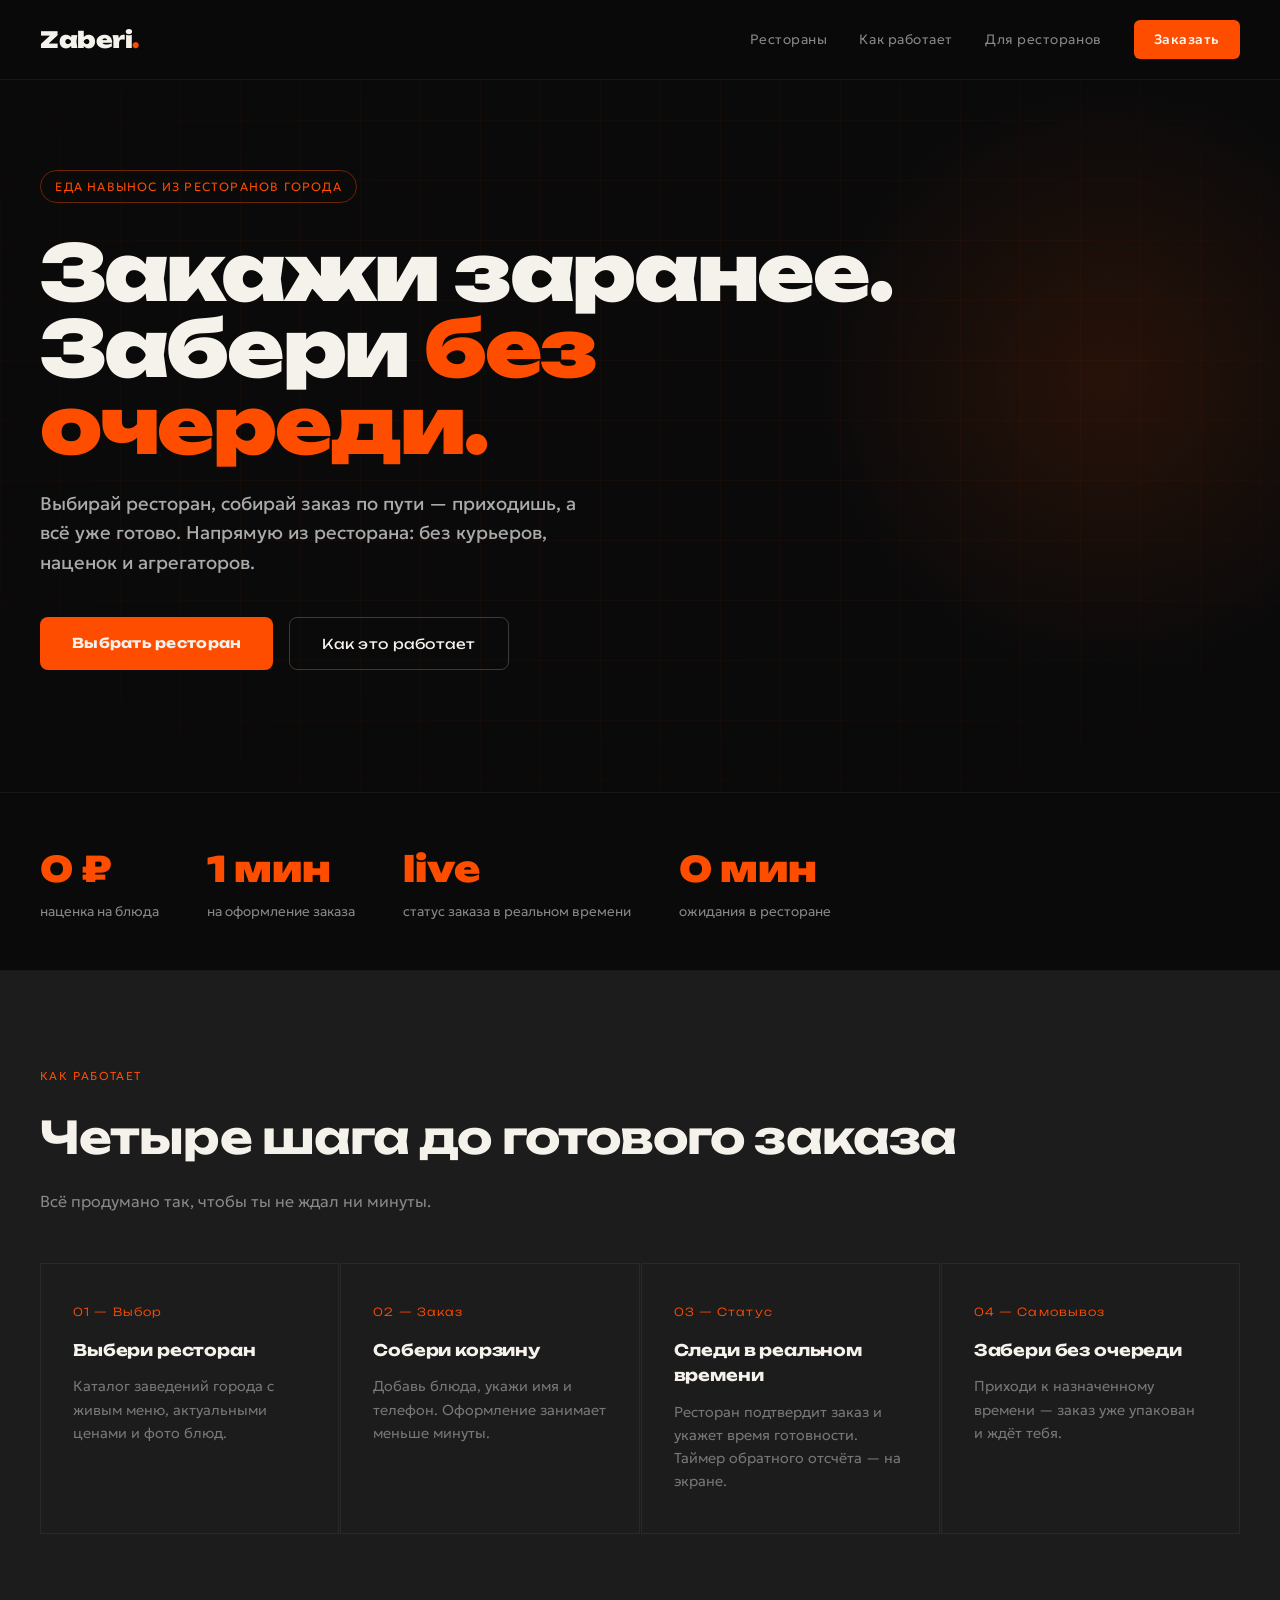
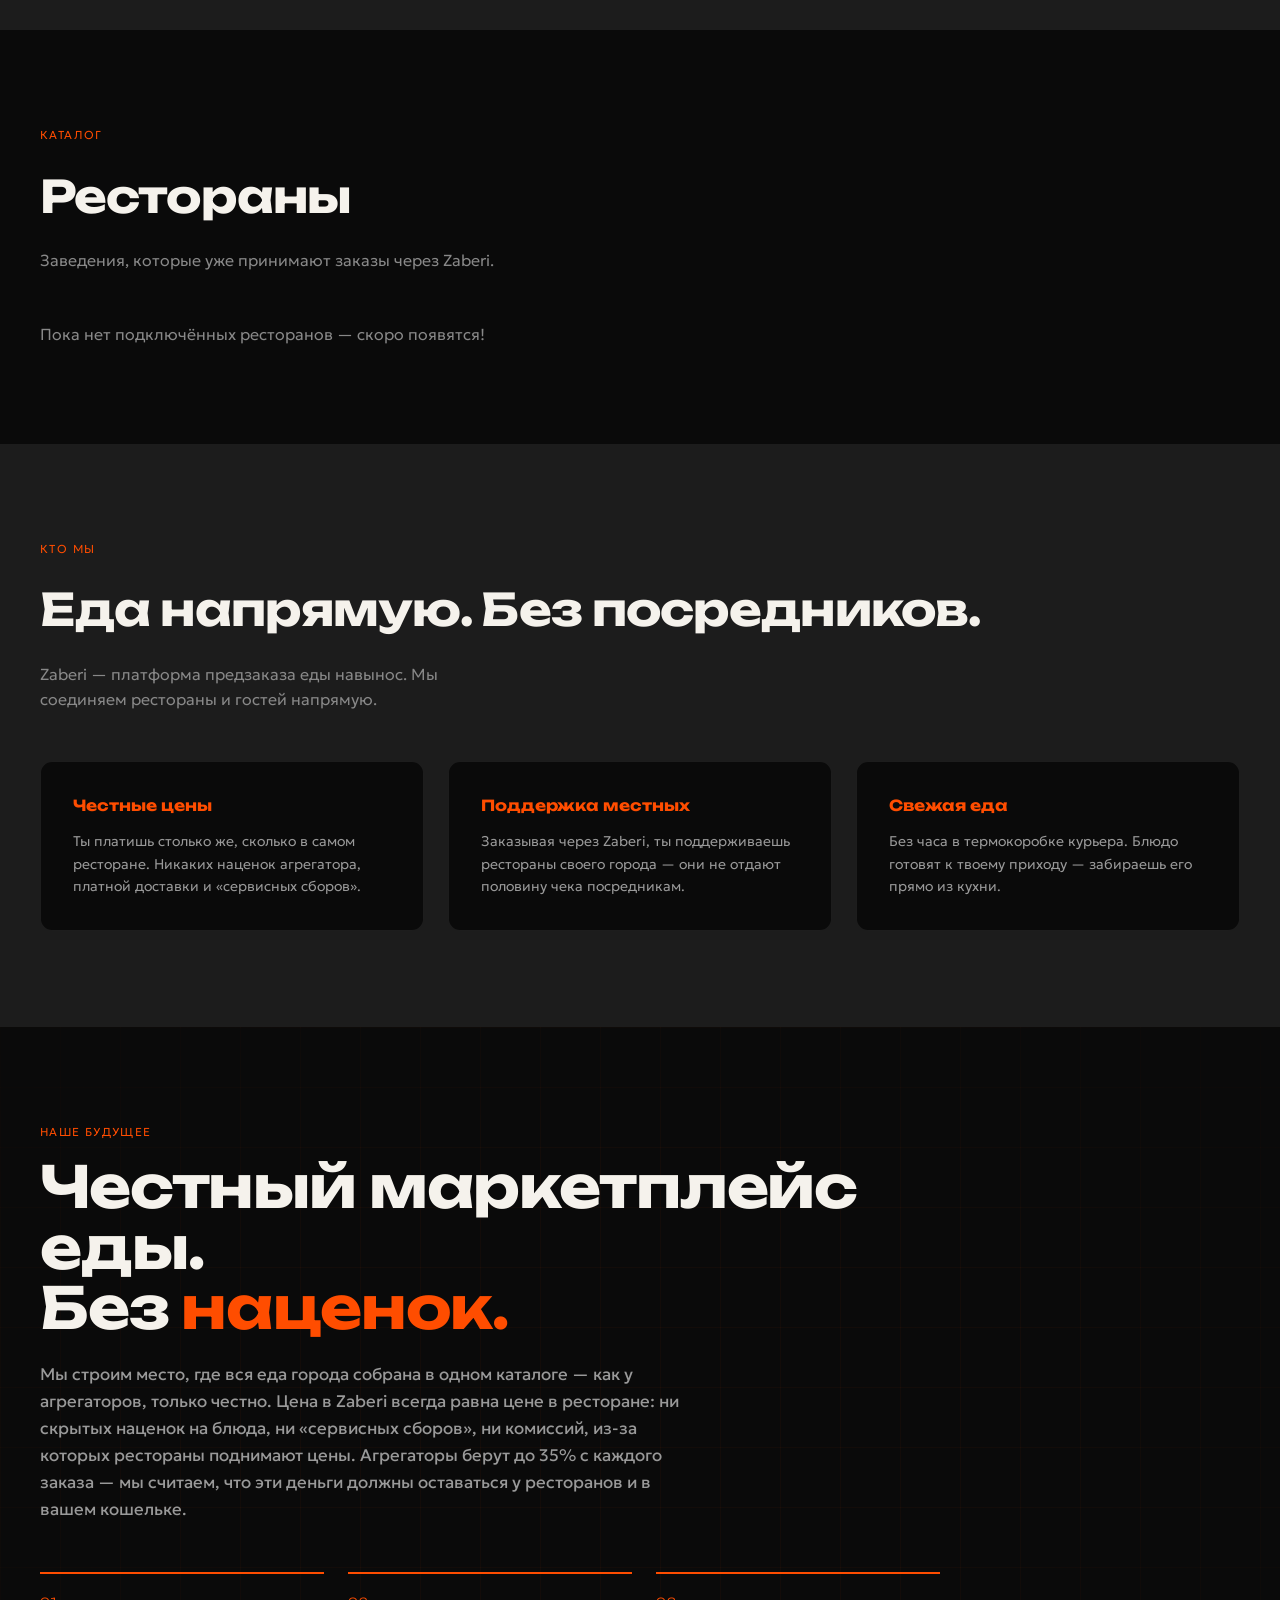
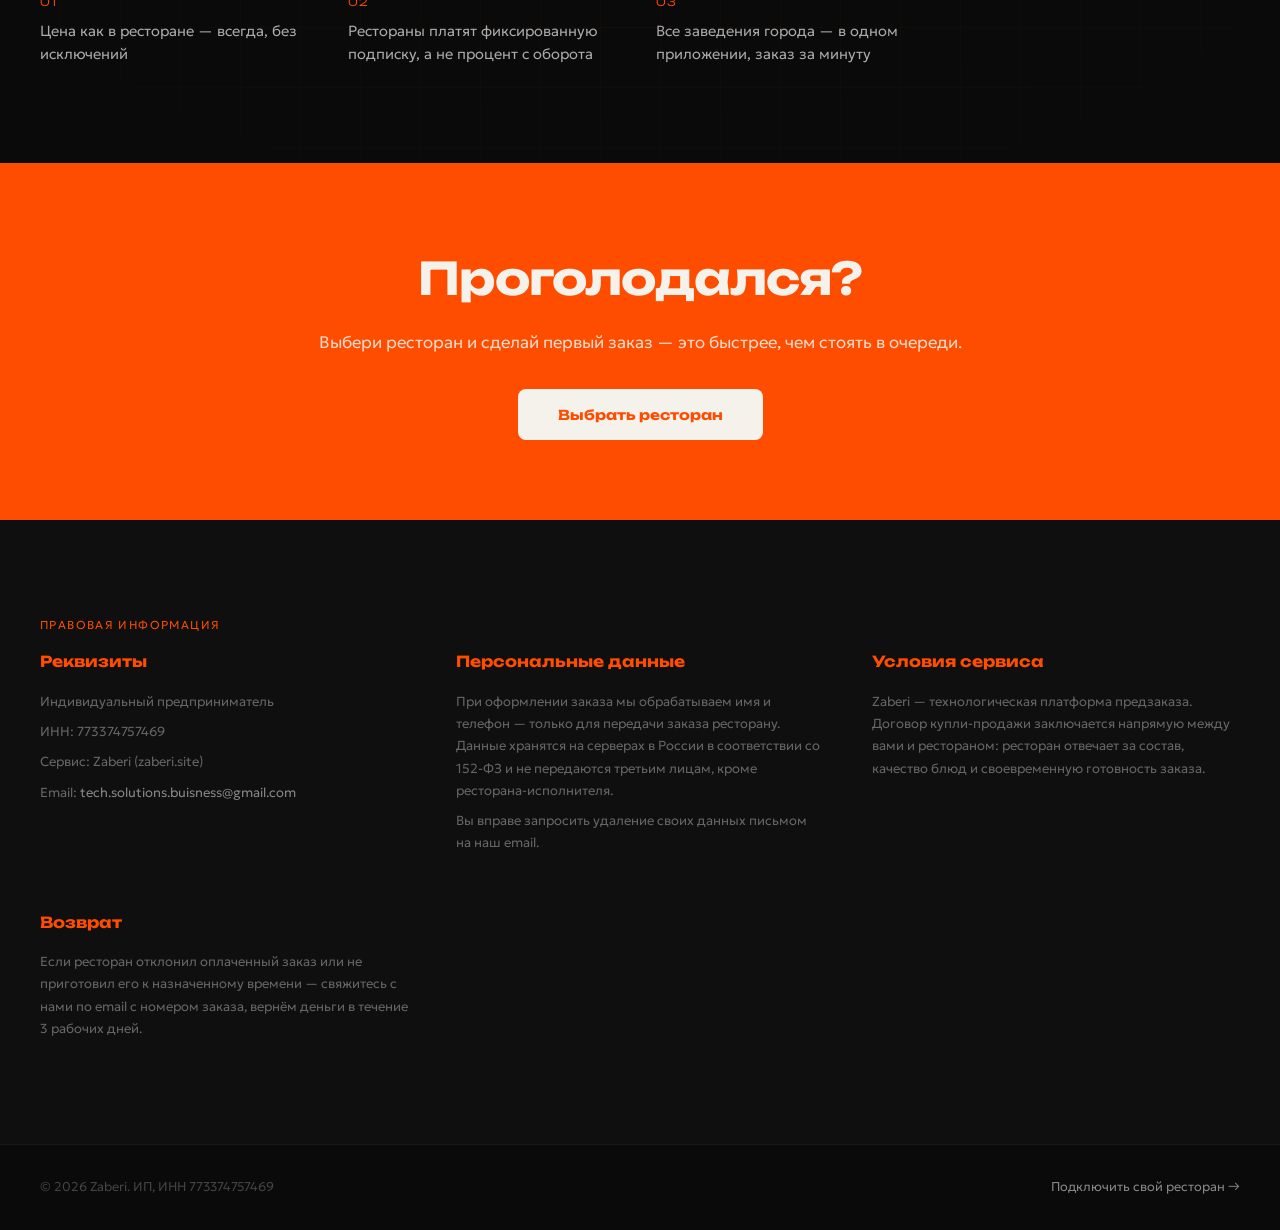
==== app/index.html @ a63779cb "Раздел для покупателей /app/: каталог ресторанов, заказ через виджет, миссия и правовая информация C" ====
<!doctype html>
<html lang="ru">
  <head>
    <meta charset="UTF-8" />
    <meta name="viewport" content="width=device-width, initial-scale=1.0" />
    <title>Zaberi — еда навынос без очередей | zaberi.site</title>
    <meta name="description" content="Заказывай еду навынос из ресторанов города и забирай без ожидания. Zaberi — еда напрямую из ресторана, без агрегаторов и наценок." />
    <link rel="preconnect" href="https://fonts.googleapis.com">
    <link href="https://fonts.googleapis.com/css2?family=Unbounded:wght@400;700;900&family=Geologica:wght@300;400;500&display=swap" rel="stylesheet">
    <script type="module" crossorigin src="/app/assets/index-Dp1nWVAL.js"></script>
    <link rel="stylesheet" crossorigin href="/app/assets/index-DDfP8l1k.css">
  </head>
  <body>
    <div id="root"></div>
    <script src="/app/widget.js"></script>
  </body>
</html>
---- app/assets/index-DDfP8l1k.css ----
*,:before,:after{box-sizing:border-box;margin:0;padding:0}:root{--black:#0a0a0a;--white:#f5f2ec;--orange:#ff4d00;--orange-soft:#ff6b2b;--gray:#1c1c1c;--gray-mid:#2e2e2e;--gray-text:#888;--font-display:"Unbounded", sans-serif;--font-body:"Geologica", sans-serif}html{scroll-behavior:smooth}body{background:var(--black);color:var(--white);font-family:var(--font-body);font-weight:300;line-height:1.6;overflow-x:hidden}a{color:inherit;text-decoration:none}button{font-family:var(--font-body);cursor:pointer}.site-nav{z-index:100;-webkit-backdrop-filter:blur(12px);backdrop-filter:blur(12px);background:#0a0a0ad9;border-bottom:1px solid #ffffff0f;justify-content:space-between;align-items:center;padding:1.25rem 2.5rem;display:flex;position:fixed;top:0;left:0;right:0}.logo{font-family:var(--font-display);color:var(--white);letter-spacing:-.02em;font-size:1.4rem;font-weight:900}.logo span{color:var(--orange)}.site-nav a:not(.logo){color:var(--gray-text);letter-spacing:.04em;font-size:.85rem;transition:color .2s}.site-nav a:not(.logo):hover{color:var(--white)}.nav-links{align-items:center;gap:2rem;display:flex}.nav-cta{background:var(--orange);border-radius:6px;padding:.55rem 1.25rem;font-weight:500;color:var(--white)!important;transition:background .2s!important}.nav-cta:hover{background:var(--orange-soft)!important}.hero{flex-direction:column;justify-content:center;min-height:88vh;padding:8rem 2.5rem 5rem;display:flex;position:relative;overflow:hidden}.hero-grid{background-image:linear-gradient(#ff4d000a 1px,#0000 1px),linear-gradient(90deg,#ff4d000a 1px,#0000 1px);background-size:60px 60px;position:absolute;inset:0;-webkit-mask-image:radial-gradient(80% 80%,#000 40%,#0000 100%);mask-image:radial-gradient(80% 80%,#000 40%,#0000 100%)}.hero-glow{pointer-events:none;background:radial-gradient(circle,#ff4d001f 0%,#0000 70%);width:600px;height:600px;position:absolute;top:10%;right:-10%}.hero-content{max-width:900px;position:relative}.hero-tag{color:var(--orange);letter-spacing:.1em;text-transform:uppercase;border:1px solid #ff4d0066;border-radius:20px;margin-bottom:2rem;padding:.35rem .9rem;font-size:.75rem;animation:.6s both fadeUp;display:inline-block}h1{font-family:var(--font-display);letter-spacing:-.03em;margin-bottom:1.5rem;font-size:clamp(2.8rem,6vw,5.5rem);font-weight:900;line-height:1;animation:.6s .1s both fadeUp}h1 em{color:var(--orange);font-style:normal}.hero-sub{color:#aaa;max-width:560px;margin-bottom:2.5rem;font-size:1.15rem;font-weight:400;animation:.6s .2s both fadeUp}.hero-btns{flex-wrap:wrap;gap:1rem;animation:.6s .3s both fadeUp;display:flex}.btn-primary{background:var(--orange);color:var(--white);font-family:var(--font-display);letter-spacing:.02em;border:none;border-radius:8px;padding:.9rem 2rem;font-size:.85rem;font-weight:700;transition:transform .15s,background .15s;display:inline-block}.btn-primary:hover{background:var(--orange-soft);transform:translateY(-2px)}.btn-secondary{color:var(--white);font-family:var(--font-display);letter-spacing:.02em;background:0 0;border:1px solid #fff3;border-radius:8px;padding:.9rem 2rem;font-size:.85rem;font-weight:400;transition:border-color .15s;display:inline-block}.btn-secondary:hover{border-color:#ffffff80}.stats{border-top:1px solid #ffffff0f;border-bottom:1px solid #ffffff0f;flex-wrap:wrap;gap:3rem;padding:3rem 2.5rem;display:flex}.stat-num{font-family:var(--font-display);color:var(--orange);font-size:2.2rem;font-weight:900}.stat-label{color:var(--gray-text);margin-top:.2rem;font-size:.85rem}section{padding:6rem 2.5rem}.section-tag{letter-spacing:.12em;text-transform:uppercase;color:var(--orange);margin-bottom:1rem;font-size:.72rem}h2{font-family:var(--font-display);letter-spacing:-.02em;margin-bottom:1rem;font-size:clamp(1.8rem,3.5vw,3rem);font-weight:700}.section-sub{color:#888;max-width:480px;margin-bottom:3rem;font-size:1rem}.how{background:var(--gray)}.steps{grid-template-columns:repeat(auto-fit,minmax(220px,1fr));gap:1px;display:grid}.step{background:var(--gray);border:1px solid #ffffff0f;padding:2.5rem 2rem}.step-num{font-family:var(--font-display);color:var(--orange);letter-spacing:.1em;margin-bottom:1rem;font-size:.7rem}.step h3{font-family:var(--font-display);letter-spacing:-.01em;margin-bottom:.75rem;font-size:1rem;font-weight:700}.step p{color:#777;font-size:.9rem;line-height:1.6}.rest-grid{grid-template-columns:repeat(auto-fill,minmax(280px,1fr));gap:1.5rem;display:grid}.rest-card{background:var(--gray);text-align:left;font-family:var(--font-body);color:var(--white);border:1px solid #ffffff0f;border-radius:12px;padding:2rem;transition:border-color .2s,transform .15s}.rest-card:hover{border-color:#ff4d0066;transform:translateY(-2px)}.rest-card .avatar{width:48px;height:48px;font-family:var(--font-display);color:#fff;border-radius:10px;justify-content:center;align-items:center;margin-bottom:1.25rem;font-size:1.2rem;font-weight:700;display:flex}.rest-card h3{font-family:var(--font-display);letter-spacing:-.01em;margin-bottom:.4rem;font-size:1.05rem;font-weight:700}.rest-card .addr{color:#777;margin-bottom:.9rem;font-size:.85rem}.rest-card .status{letter-spacing:.04em;text-transform:uppercase;font-size:.78rem;font-weight:500}.rest-card .status.open{color:#6bcb77}.rest-card .status.closed{color:#ff6b6b}.catalog-empty{color:var(--gray-text)}.about{background:var(--gray)}.about-cols{grid-template-columns:repeat(auto-fit,minmax(260px,1fr));gap:1.5rem;display:grid}.about-card{background:var(--black);border:1px solid #ffffff14;border-radius:12px;padding:2rem}.about-card h3{font-family:var(--font-display);color:var(--orange);margin-bottom:.75rem;font-size:.95rem;font-weight:700}.about-card p{color:#999;font-size:.88rem}.mission{position:relative;overflow:hidden}.mission .hero-grid{position:absolute;inset:0}.mission-inner{max-width:900px;position:relative}.mission h2{margin-bottom:1.5rem;font-size:clamp(2rem,4.5vw,3.6rem);line-height:1.05}.mission h2 em{color:var(--orange);font-style:normal}.mission-text{color:#999;max-width:640px;margin-bottom:3rem;font-size:1.05rem;font-weight:400}.mission-points{grid-template-columns:repeat(auto-fit,minmax(220px,1fr));gap:1.5rem;display:grid}.mission-point{border-top:2px solid var(--orange);padding-top:1.25rem}.mission-point .mp-num{font-family:var(--font-display);color:var(--orange);letter-spacing:.1em;margin-bottom:.5rem;font-size:.7rem}.mission-point p{color:#aaa;font-size:.92rem}.legal{background:#0f0f0f}.legal-grid{grid-template-columns:repeat(auto-fit,minmax(300px,1fr));gap:3rem;display:grid}.legal-block h3{font-family:var(--font-display);color:var(--orange);margin-bottom:1rem;font-size:.95rem;font-weight:700}.legal-block p{color:#666;margin-bottom:.5rem;font-size:.82rem;line-height:1.7}.legal-block a{color:#888}.cta-band{background:var(--orange);text-align:center;padding:5rem 2.5rem}.cta-band h2{color:var(--white);margin-bottom:1rem}.cta-band p{color:#fffc;margin-bottom:2rem;font-size:1.05rem}.btn-white{background:var(--white);color:var(--orange);font-family:var(--font-display);border-radius:8px;padding:.9rem 2.5rem;font-size:.85rem;font-weight:700;transition:transform .15s;display:inline-block}.btn-white:hover{transform:translateY(-2px)}.rest-page{min-height:100vh;padding:7.5rem 2.5rem 5rem;position:relative;overflow:hidden}.rest-page .hero-grid{position:absolute;inset:0}.rest-page-inner{max-width:1080px;margin:0 auto;position:relative}.back-link{color:var(--gray-text);letter-spacing:.04em;background:0 0;border:none;align-items:center;gap:.4rem;margin-bottom:2rem;padding:0;font-size:.85rem;transition:color .2s;display:inline-flex}.back-link:hover{color:var(--white)}.rest-head{margin-bottom:2.5rem}.rest-head h1{margin-bottom:.5rem;font-size:clamp(2rem,4vw,3.2rem);animation:none}.rest-head .meta{color:var(--gray-text);font-size:.95rem}.widget-holder{justify-content:center;display:flex}.widget-holder pickup-widget{width:100%;max-width:480px;display:block}.site-footer{border-top:1px solid #ffffff0f;flex-wrap:wrap;justify-content:space-between;align-items:center;gap:1rem;padding:2rem 2.5rem;display:flex}.site-footer p{color:#444;font-size:.8rem}.site-footer a{color:#888;transition:color .2s}.site-footer a:hover{color:var(--orange)}@keyframes fadeUp{0%{opacity:0;transform:translateY(20px)}to{opacity:1;transform:translateY(0)}}@media (width<=600px){.site-nav{padding:1rem 1.25rem}.nav-links{gap:1rem}.hero{padding:7rem 1.25rem 4rem}section{padding:4rem 1.25rem}.stats{gap:2rem;padding:2rem 1.25rem}.rest-page{padding:6rem 1.25rem 3rem}.site-footer{text-align:center;flex-direction:column;padding:1.5rem 1.25rem}}
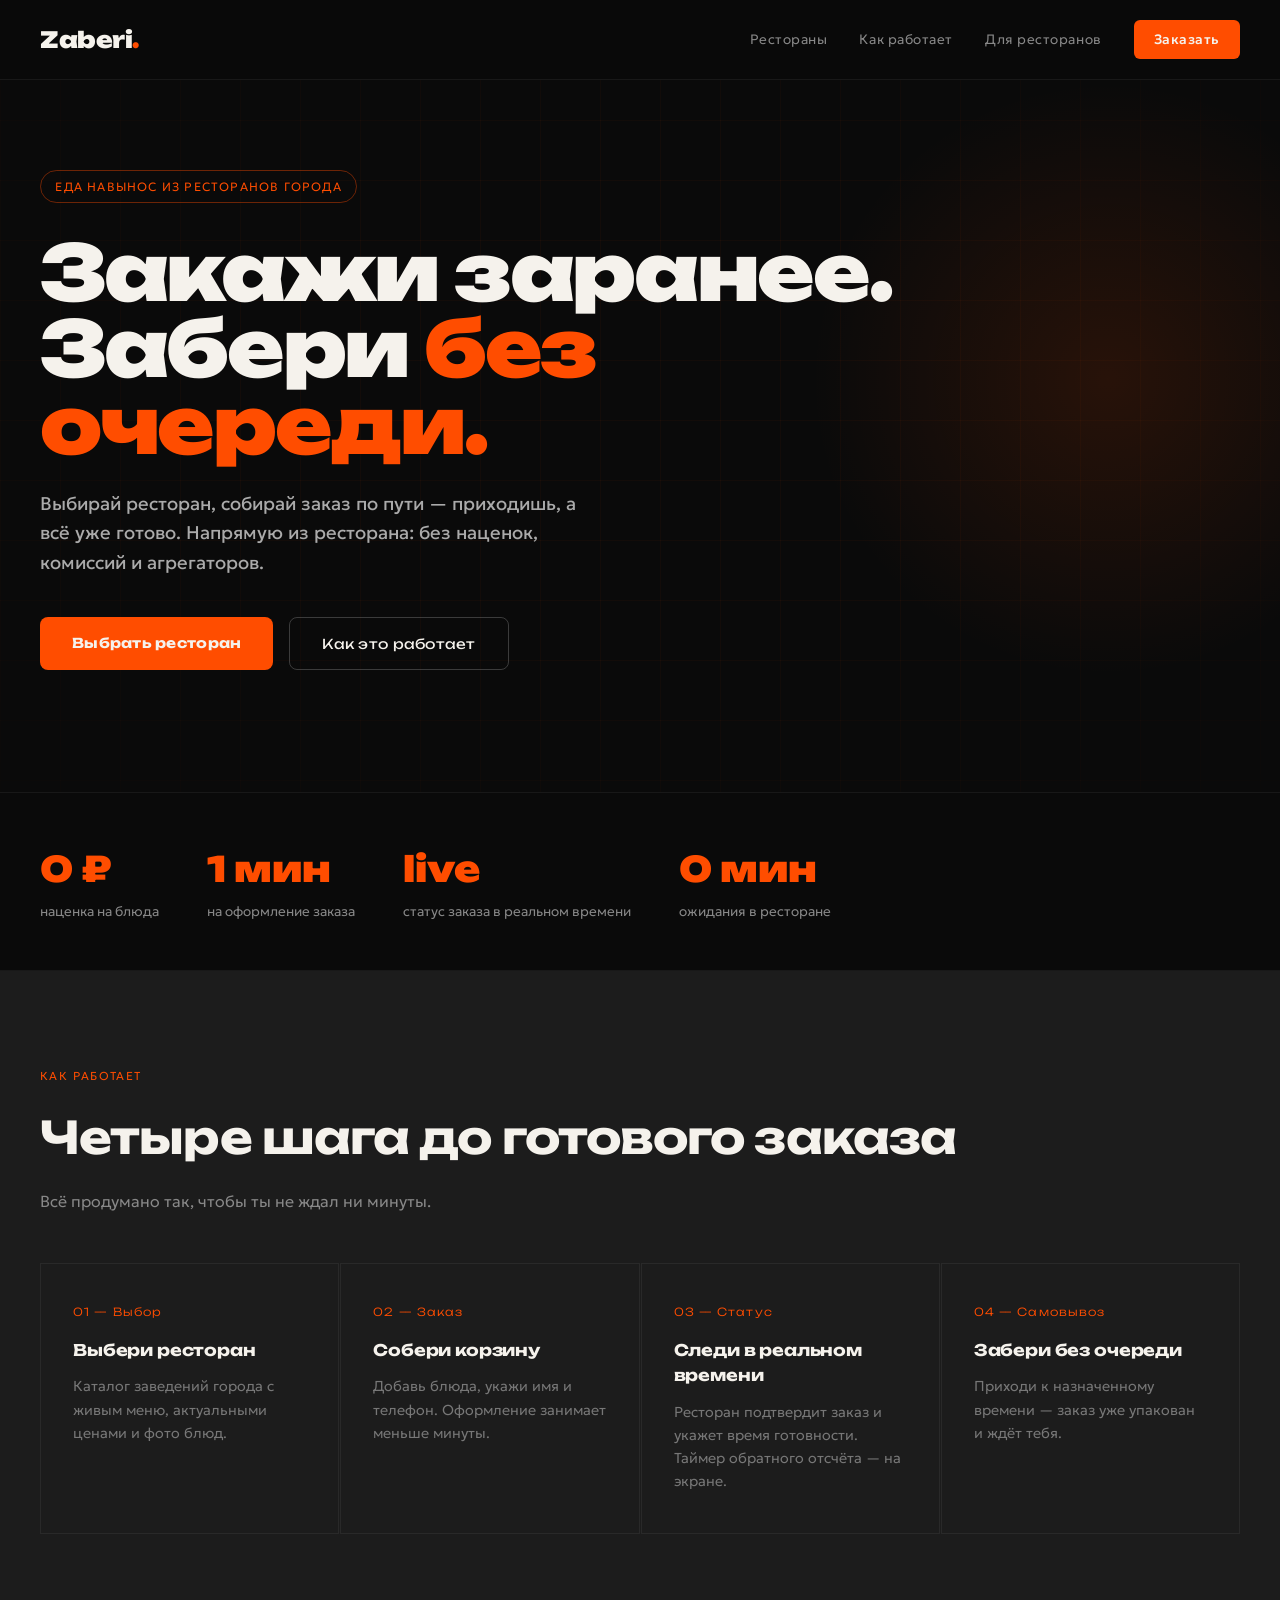
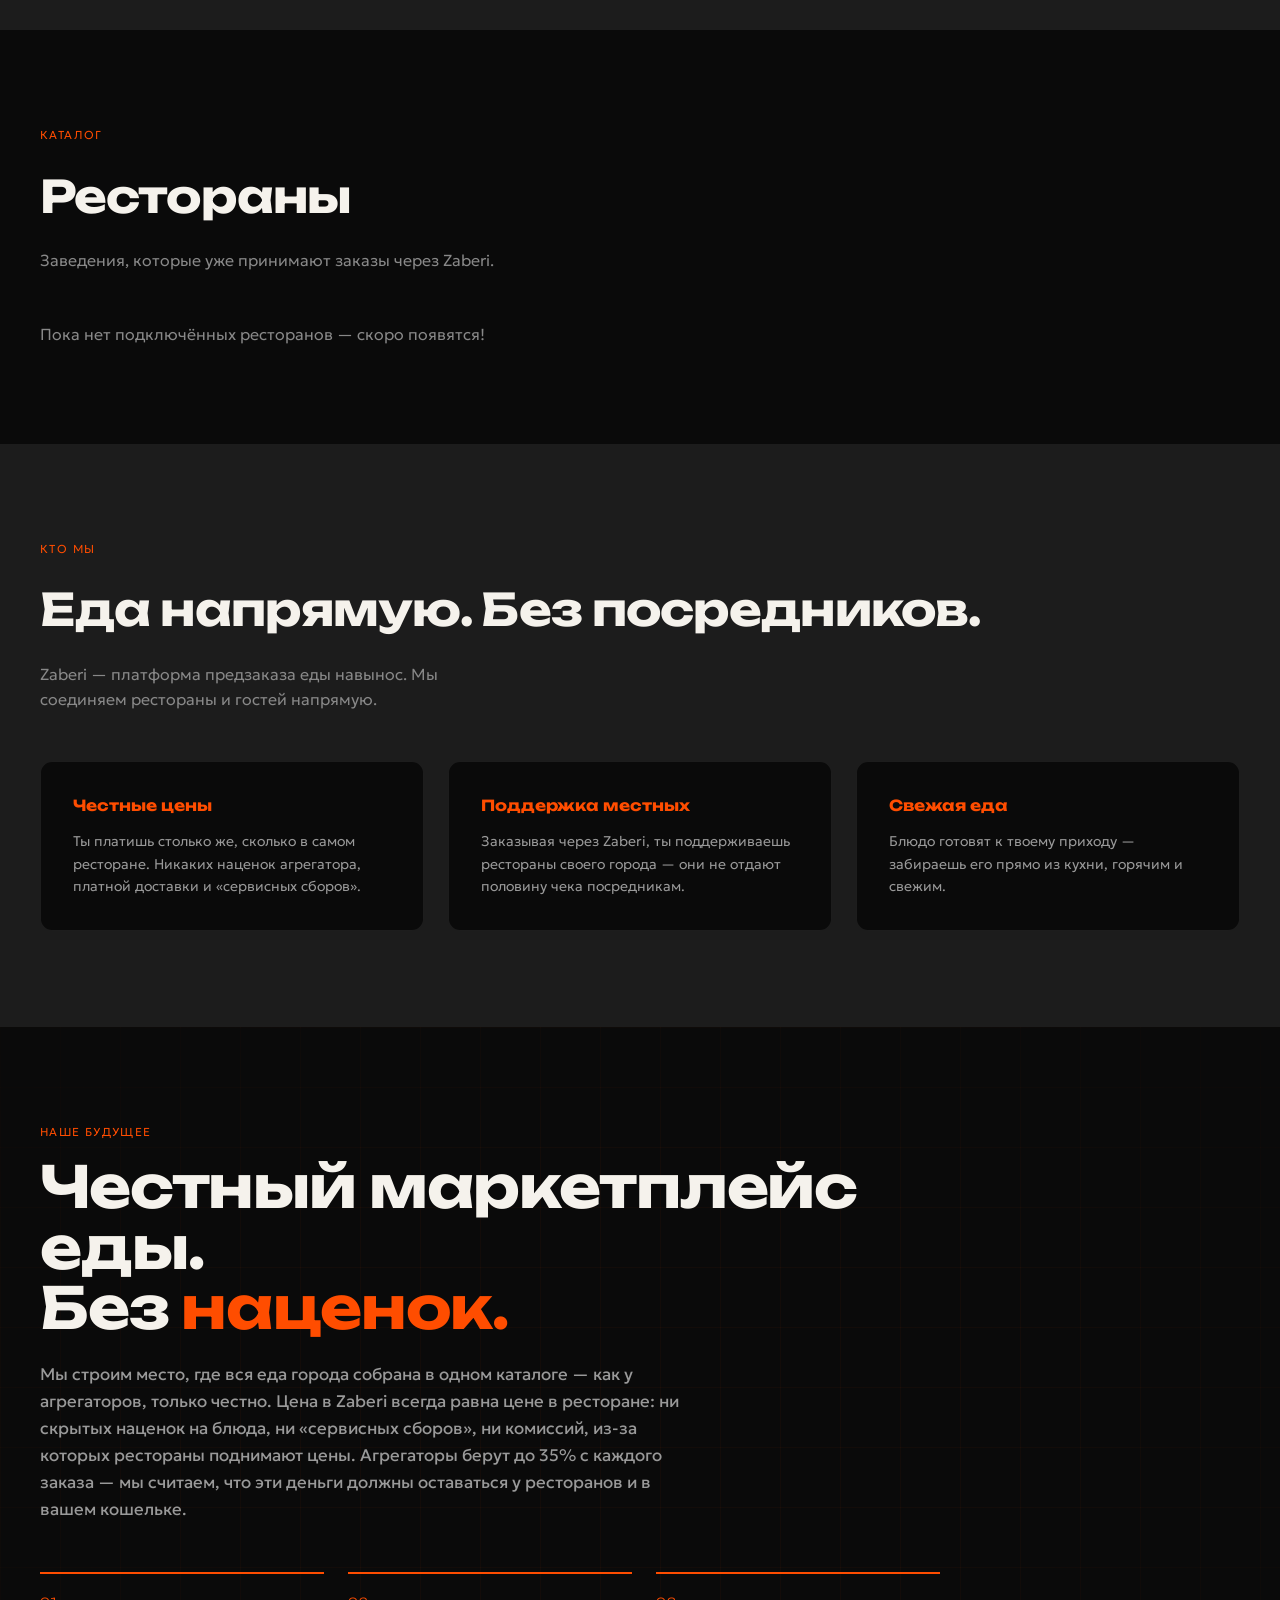
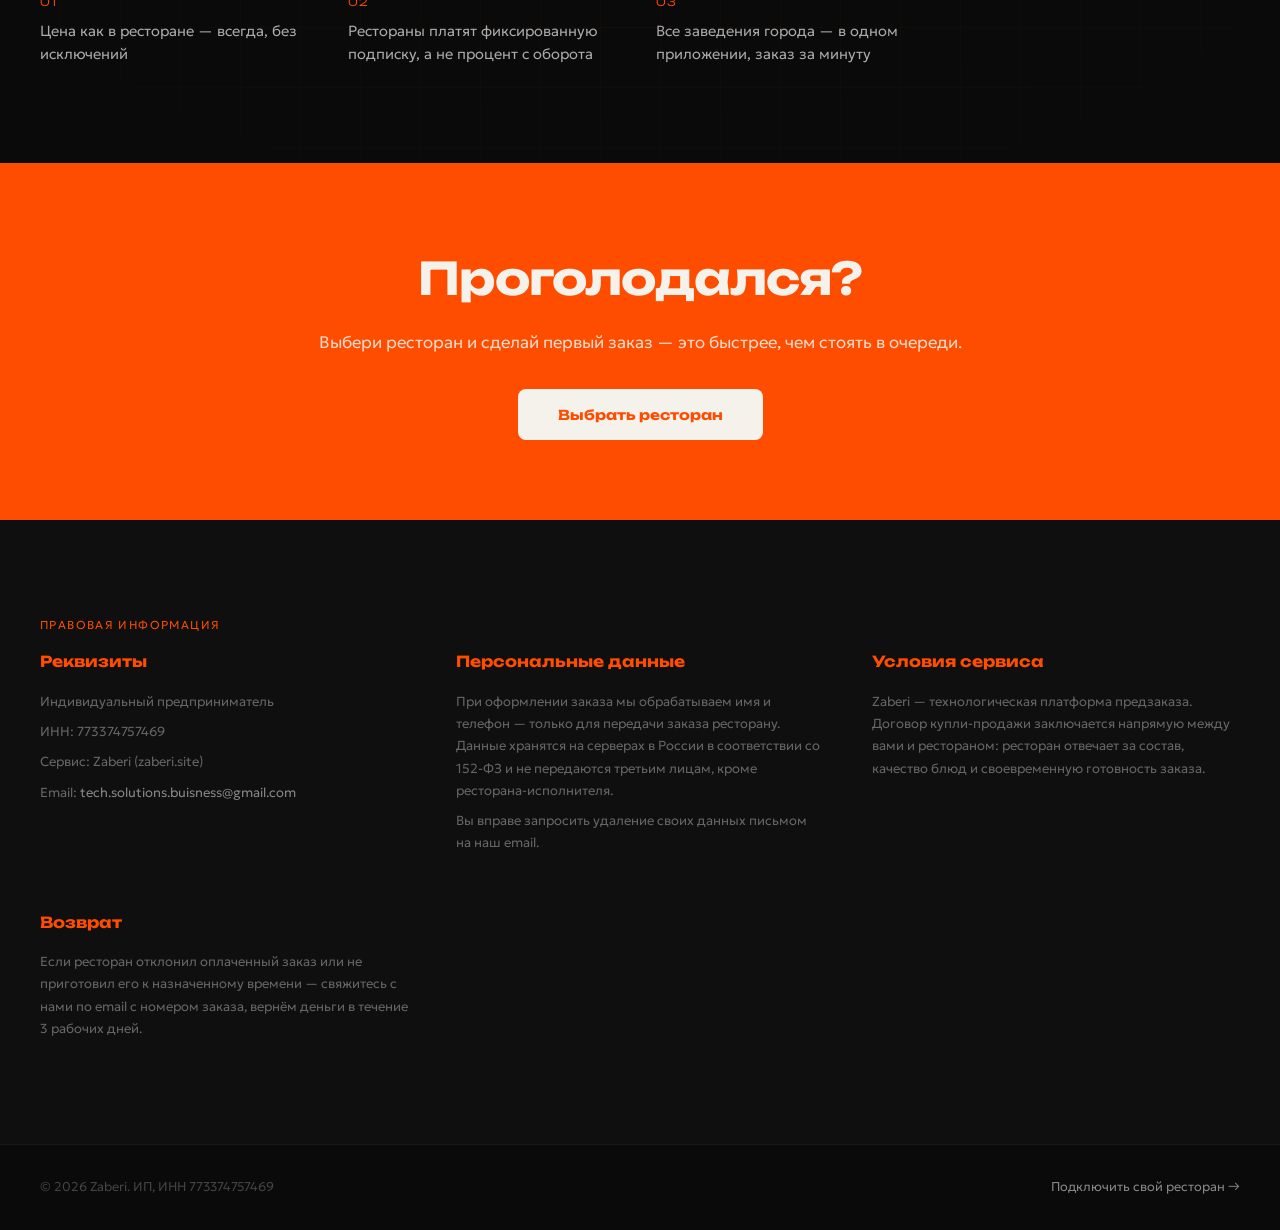
==== commit 0cd3bd53: "Обновить текстовки: убрать упоминания курьеров Co-Authored-By: Claude Fable 5 <noreply@anthropic.com" ====
--- a/app/index.html
+++ b/app/index.html
@@ -7,7 +7,7 @@
     <meta name="description" content="Заказывай еду навынос из ресторанов города и забирай без ожидания. Zaberi — еда напрямую из ресторана, без агрегаторов и наценок." />
     <link rel="preconnect" href="https://fonts.googleapis.com">
     <link href="https://fonts.googleapis.com/css2?family=Unbounded:wght@400;700;900&family=Geologica:wght@300;400;500&display=swap" rel="stylesheet">
-    <script type="module" crossorigin src="/app/assets/index-Dp1nWVAL.js"></script>
+    <script type="module" crossorigin src="/app/assets/index-DFmZ5Kt6.js"></script>
     <link rel="stylesheet" crossorigin href="/app/assets/index-DDfP8l1k.css">
   </head>
   <body>
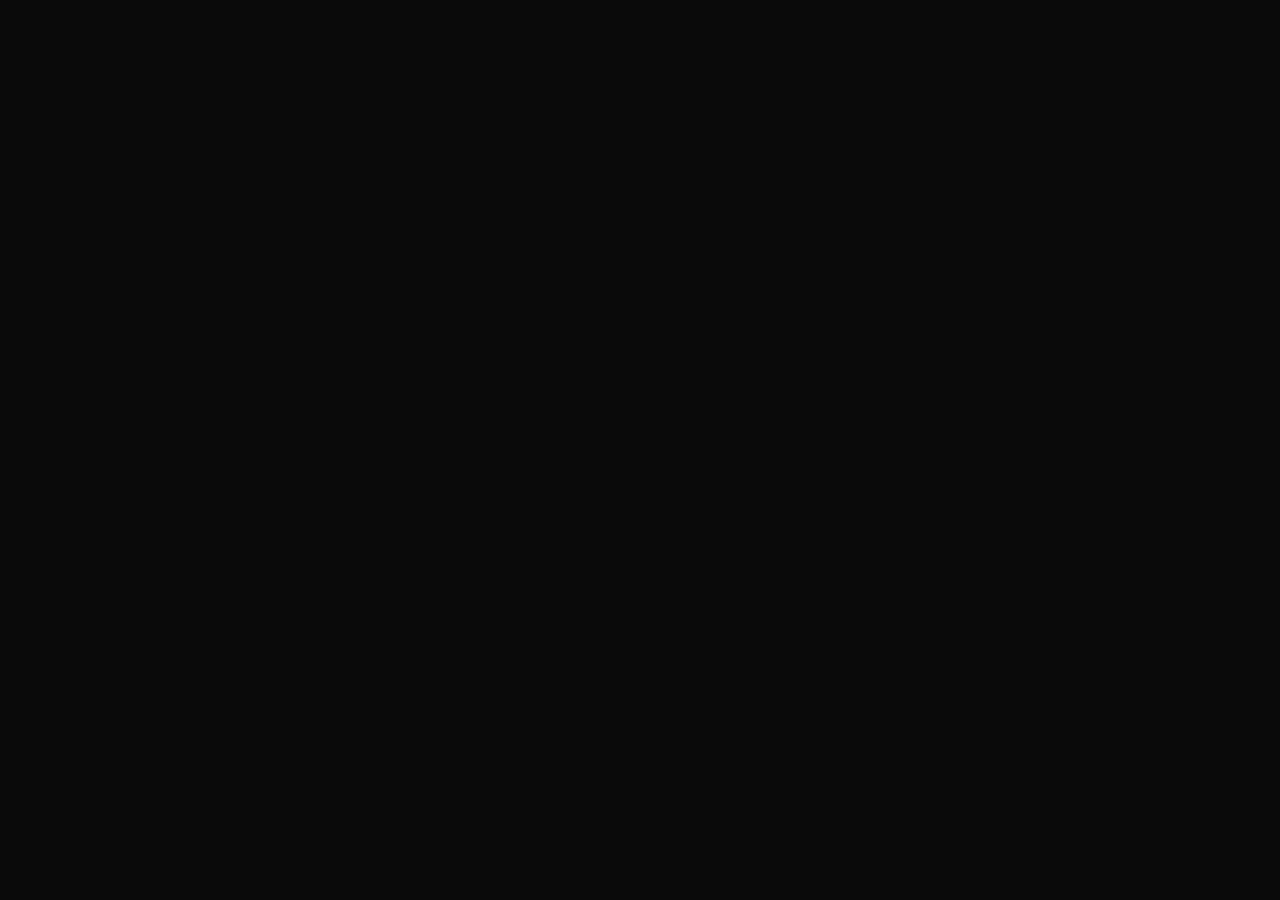
==== commit 8f0f35e3: "Главная — раздел для покупателей, B2B-лендинг переехал на /business/ Co-Authored-By: Claude Fable 5 " ====
--- a/app/index.html
+++ b/app/index.html
@@ -1,17 +1,9 @@
 <!doctype html>
 <html lang="ru">
-  <head>
-    <meta charset="UTF-8" />
-    <meta name="viewport" content="width=device-width, initial-scale=1.0" />
-    <title>Zaberi — еда навынос без очередей | zaberi.site</title>
-    <meta name="description" content="Заказывай еду навынос из ресторанов города и забирай без ожидания. Zaberi — еда напрямую из ресторана, без агрегаторов и наценок." />
-    <link rel="preconnect" href="https://fonts.googleapis.com">
-    <link href="https://fonts.googleapis.com/css2?family=Unbounded:wght@400;700;900&family=Geologica:wght@300;400;500&display=swap" rel="stylesheet">
-    <script type="module" crossorigin src="/app/assets/index-DFmZ5Kt6.js"></script>
-    <link rel="stylesheet" crossorigin href="/app/assets/index-DDfP8l1k.css">
-  </head>
-  <body>
-    <div id="root"></div>
-    <script src="/app/widget.js"></script>
-  </body>
+<head>
+  <meta charset="utf-8">
+  <meta http-equiv="refresh" content="0; url=/">
+  <title>Zaberi</title>
+</head>
+<body><a href="/">Перейти на zaberi.site</a></body>
 </html>
